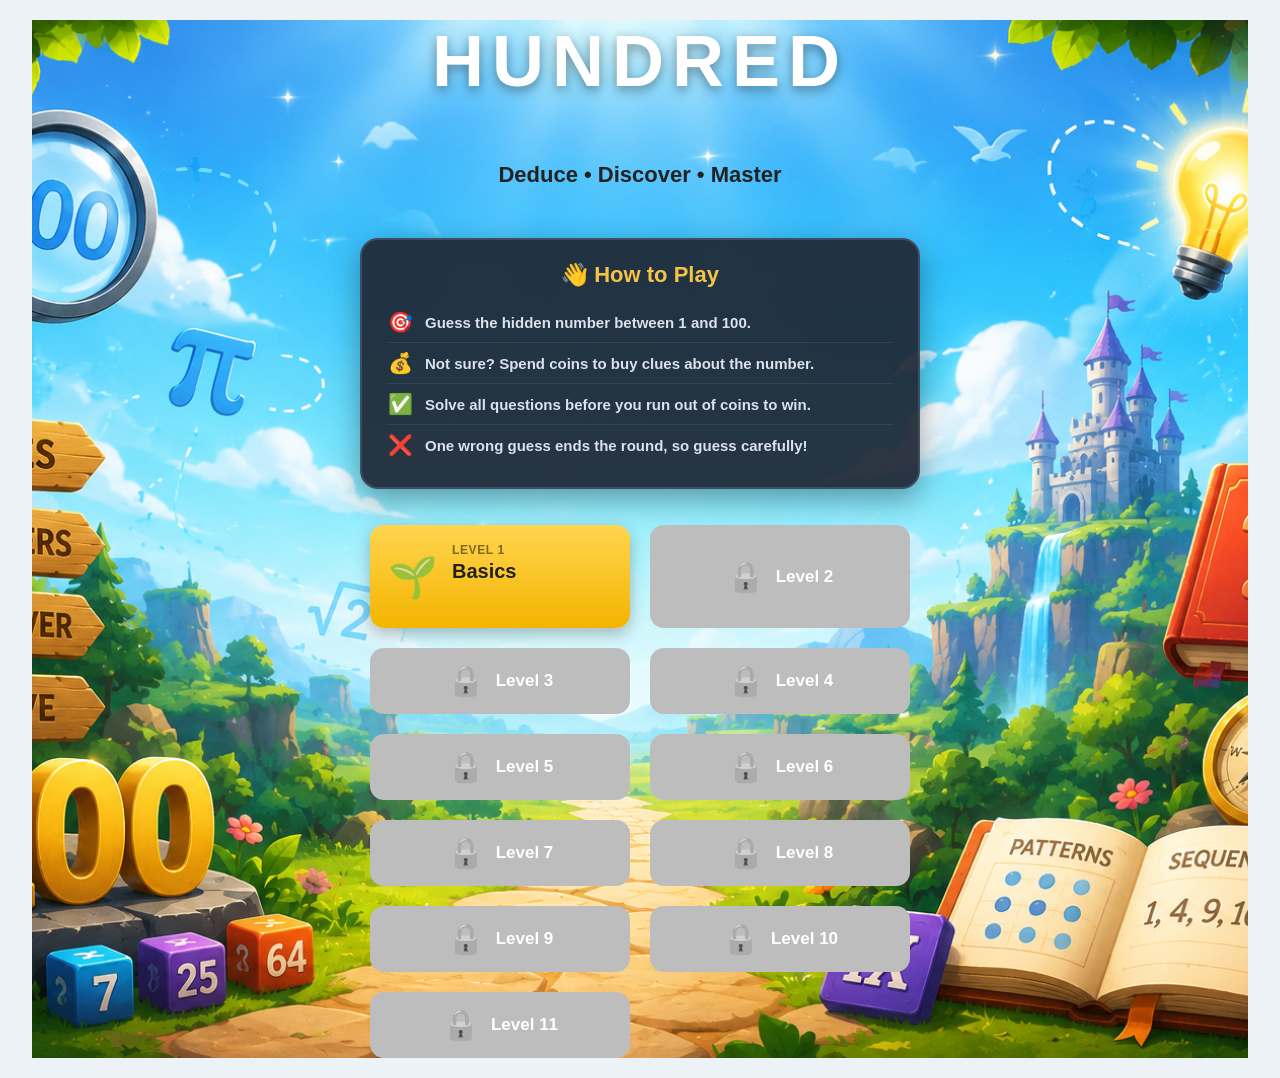
==== index.html @ 201c8771 "Add Level 11 "Special Numbers" and player percentile ranking Level 11 uses prime/perfect-square/hars" ====
<!DOCTYPE html>
<html lang="en">
<head>

<meta charset="UTF-8">
<meta name="viewport" content="width=device-width, initial-scale=1">

<title>HUNDRED</title>

<link rel="stylesheet" href="css/style.css">

</head>

<body>

<div class="container">


    <div id="homeScreen">
    
      <h2 class="menuTitle">Select Level</h2>

    </div>

    <div id="gameScreen">
        <div class="gameHeader">
            <button id="homeButton">
              ← Levels
            </button>

            <div class="levelTitle">
              Level 1
           </div>
        </div>

        <div class="objective">
           🎯 <strong>Objective:</strong> Solve all <strong>5 Hidden Numbers</strong> before you run out of coins.
        </div>


        <div class="statusPanel">
            <div class="coinPanel">
              💰 <span id="coins">40</span>
            </div>

            <div class="progressContainer">
                <div id="progressBar" class="progressBar"></div>
            </div>

            <div id="progressText">
              0 / 5
            </div>

         </div>

      <!-- Guess Area moved here -->

      <div class="guessArea">

          <input
              type="number"
              id="guessInput"
              min="1"
              max="100"
              placeholder="Guess the hidden number (1–100)">

          <button id="guessButton">
              Guess
          </button>

          <button id="nextButton" style="display:none;">
              Next Question →
          </button>

      </div>

      <div id="message"></div>

      <div class="mainLayout">

          <div class="section" id="buyCluesSection">

              <h2>Buy Clues</h2>

              <div id="clueContainer"></div>

          </div>

      </div>
  </div>

</div>

<script src="clues.js"></script>
<script src="levels.js"></script>
<script src="percentileData.js"></script>
<script src="script.js"></script>

</body>
</html>
---- css/style.css ----
@import "desktop/shared.css";
@import "desktop/home.css";
@import "desktop/game.css";
@import "desktop/clues.css";
@import "desktop/result.css";

@import "mobile/home.css";
@import "mobile/game.css";
@import "mobile/clues.css";
@import "mobile/result.css";
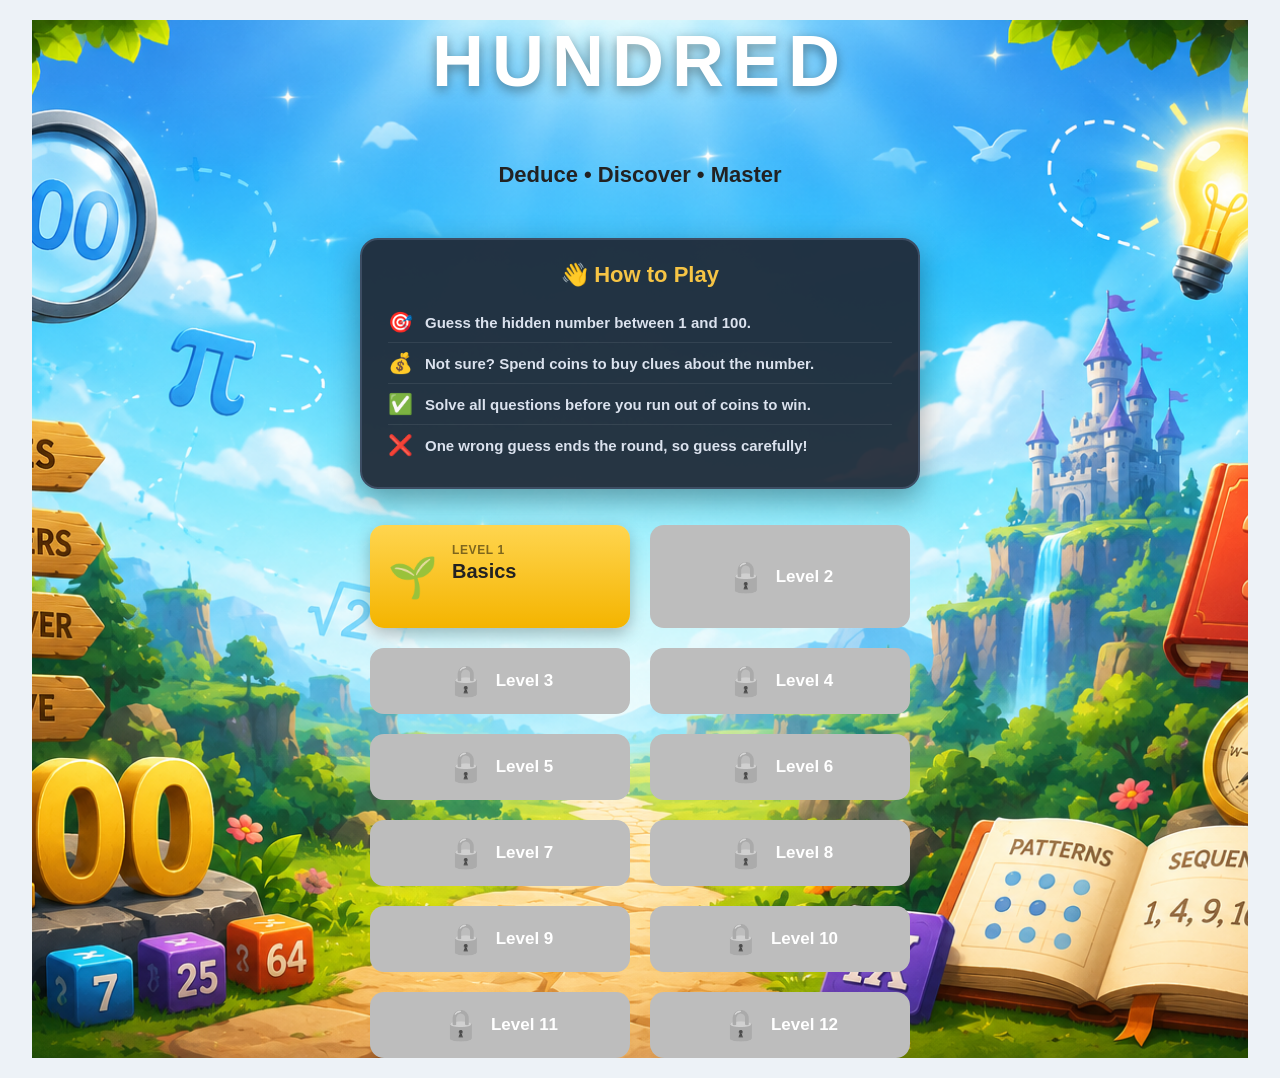
==== commit b526eb1f: "Add Level 12 "Atomic Number", score percentile on completion, and GA4 tracking Level 12 maps 1-100 t" ====
--- a/index.html
+++ b/index.html
@@ -6,6 +6,15 @@
 <meta name="viewport" content="width=device-width, initial-scale=1">
 
 <title>HUNDRED</title>
+
+<!-- Google tag (gtag.js) -->
+<script async src="https://www.googletagmanager.com/gtag/js?id=G-MS08BQXMRY"></script>
+<script>
+  window.dataLayer = window.dataLayer || [];
+  function gtag(){dataLayer.push(arguments);}
+  gtag('js', new Date());
+  gtag('config', 'G-MS08BQXMRY');
+</script>
 
 <link rel="stylesheet" href="css/style.css">
 
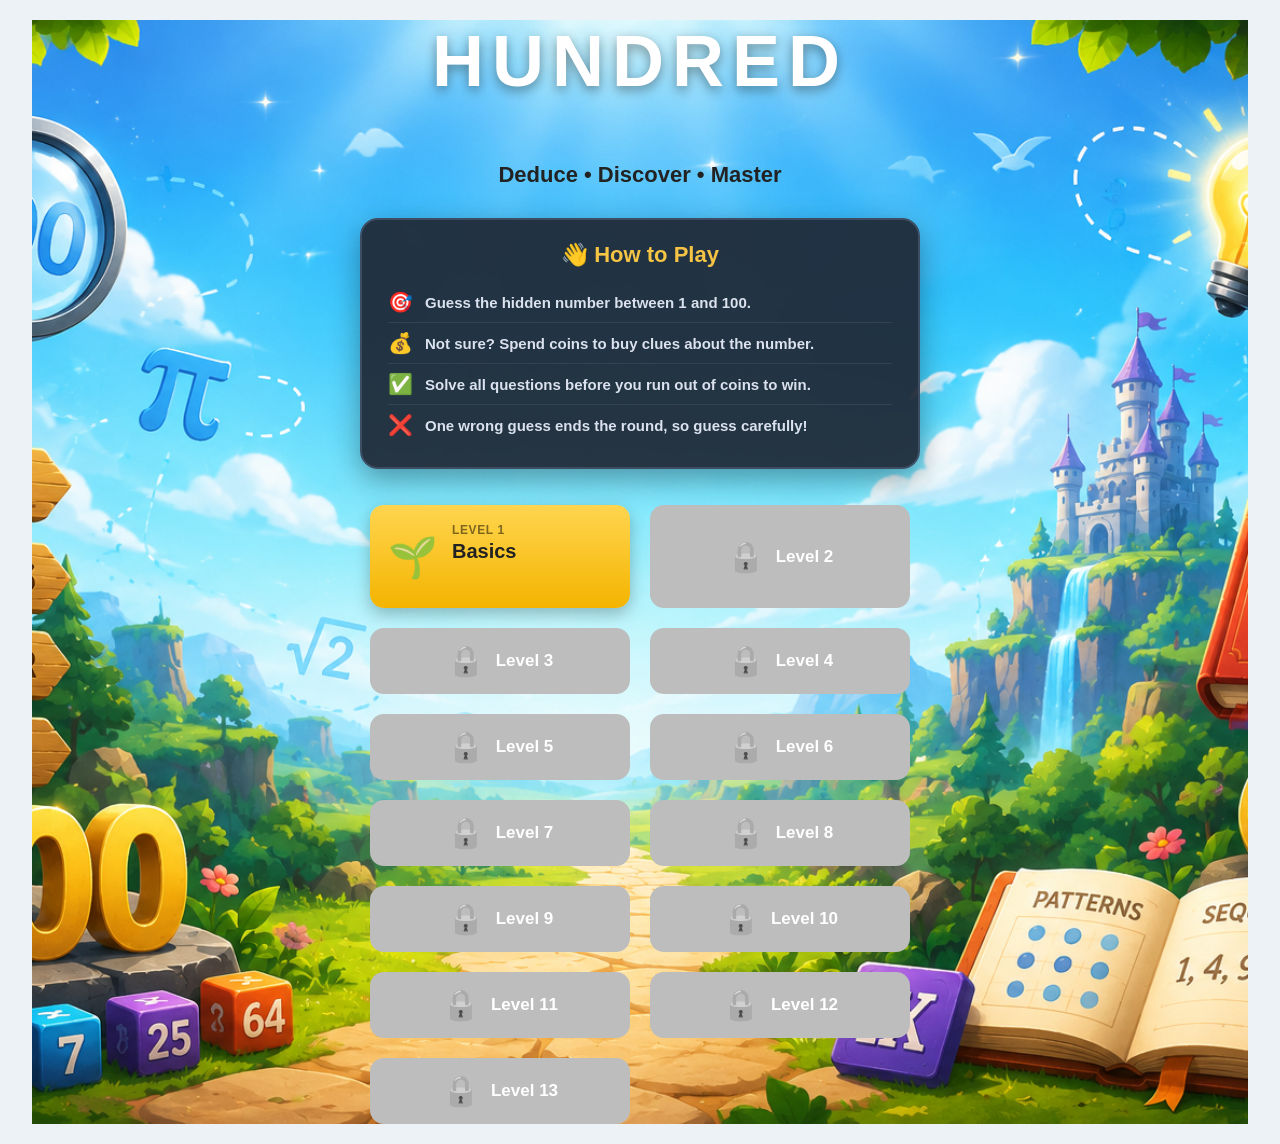
==== commit 8ae0a197: "Show a live grid of still-possible numbers during play The AI benchmark measures information suffici" ====
--- a/index.html
+++ b/index.html
@@ -6,6 +6,11 @@
 <meta name="viewport" content="width=device-width, initial-scale=1">
 
 <title>HUNDRED</title>
+
+<link rel="manifest" href="manifest.json">
+<meta name="theme-color" content="#1f2633">
+<link rel="icon" href="assets/icons/favicon-32.png" sizes="32x32">
+<link rel="apple-touch-icon" href="assets/icons/apple-touch-icon.png">
 
 <!-- Google tag (gtag.js) -->
 <script async src="https://www.googletagmanager.com/gtag/js?id=G-MS08BQXMRY"></script>
@@ -40,6 +45,8 @@
             <div class="levelTitle">
               Level 1
            </div>
+
+            <button id="muteButton" title="Toggle sound">🔊</button>
         </div>
 
         <div class="objective">
@@ -48,8 +55,18 @@
 
 
         <div class="statusPanel">
-            <div class="coinPanel">
-              💰 <span id="coins">40</span>
+            <div class="coinsAndBest">
+                <div class="coinPanel">
+                  💰 <span id="coins">40</span>
+                </div>
+
+                <div class="bestScorePanel" id="bestScorePanel" style="display:none;">
+                  <span class="trophyIcon">🏆</span>
+                  <span class="bestScoreText">
+                    <span class="bestScoreLabel">Best Score</span>
+                    <span class="bestScoreValue" id="bestScoreDisplay">--</span>
+                  </span>
+                </div>
             </div>
 
             <div class="progressContainer">
@@ -85,6 +102,17 @@
 
       <div id="message"></div>
 
+      <div class="section" id="candidateSection">
+
+          <div class="candidateHeader">
+              <h2>Possible Numbers</h2>
+              <span id="candidateCount" class="candidateCount">100 left</span>
+          </div>
+
+          <div id="candidateGrid" class="candidateGrid"></div>
+
+      </div>
+
       <div class="mainLayout">
 
           <div class="section" id="buyCluesSection">
@@ -103,6 +131,7 @@
 <script src="clues.js"></script>
 <script src="levels.js"></script>
 <script src="percentileData.js"></script>
+<script src="sounds.js"></script>
 <script src="script.js"></script>
 
 </body>
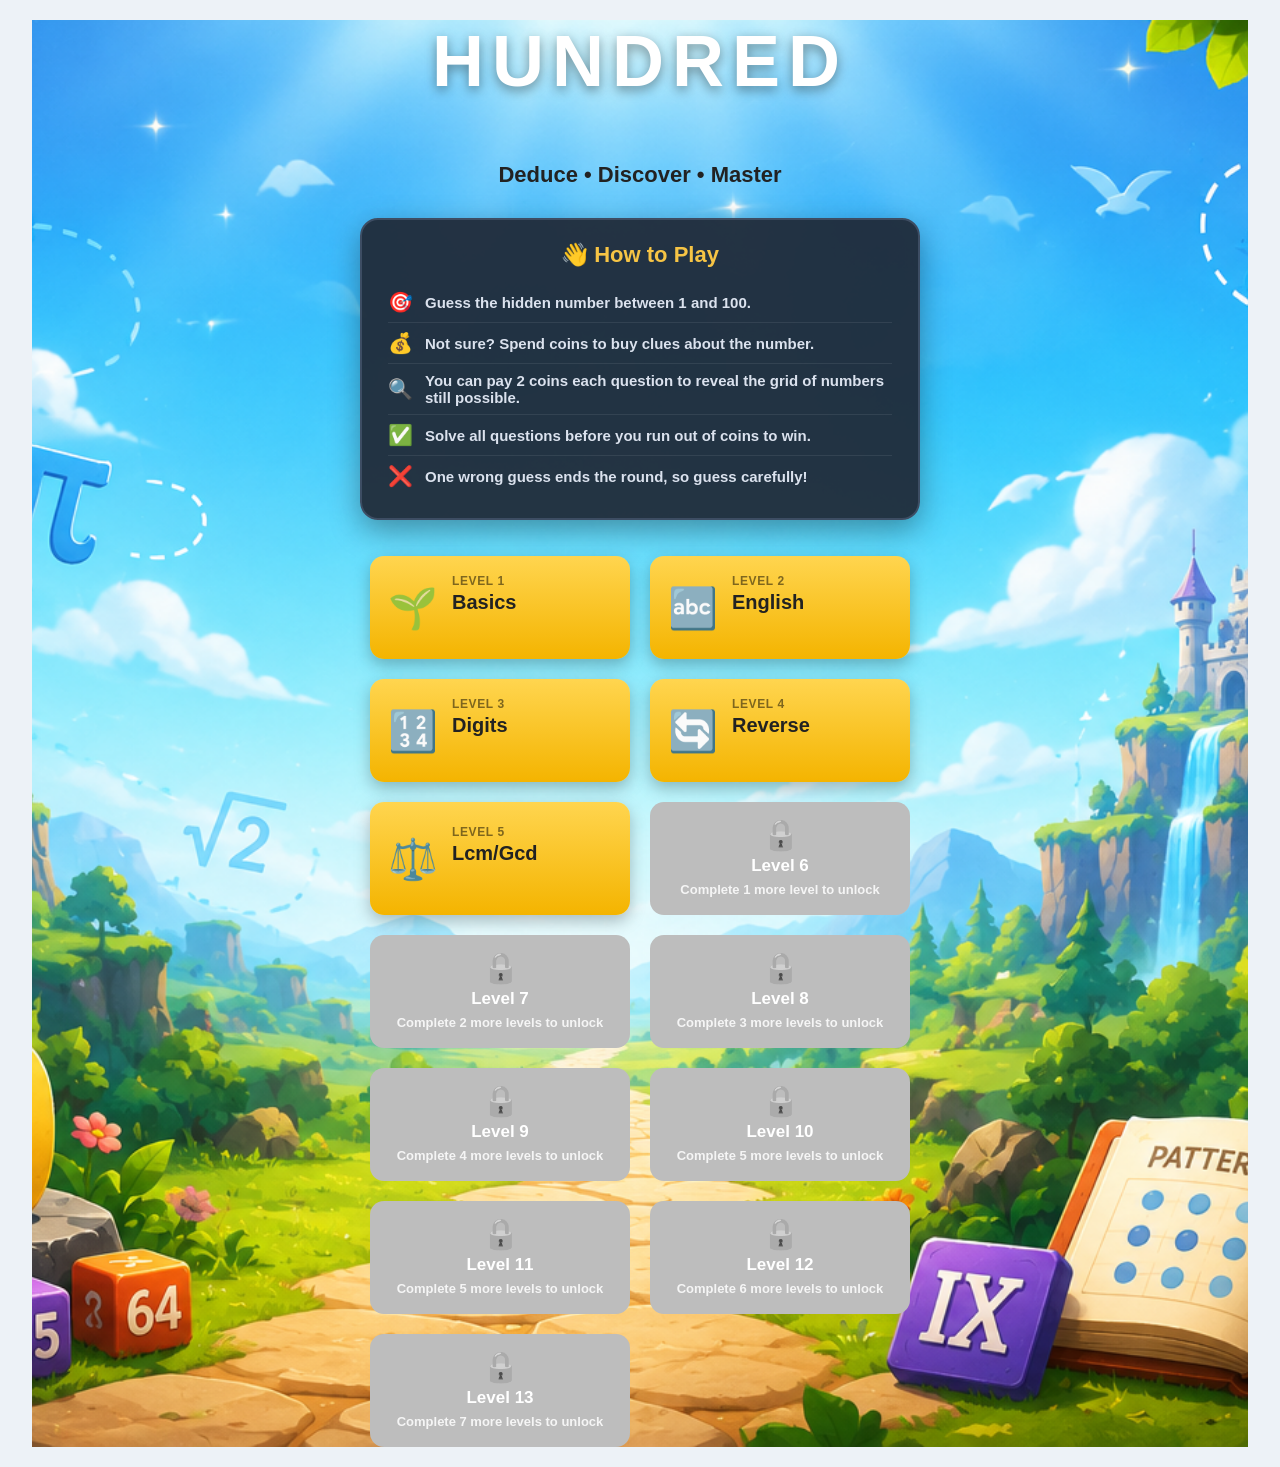
==== commit 60eb72c6: "Wire up PostHog alongside Google Analytics for granular event tracking Adds a shared track() helper " ====
--- a/index.html
+++ b/index.html
@@ -19,6 +19,17 @@
   function gtag(){dataLayer.push(arguments);}
   gtag('js', new Date());
   gtag('config', 'G-MS08BQXMRY');
+</script>
+
+<!-- PostHog -->
+<!-- TODO: replace YOUR_POSTHOG_PROJECT_API_KEY with your project's key (Project Settings > Project API Key). -->
+<!-- If your project isn't on US cloud, swap both us.i.posthog.com / us-assets.i.posthog.com for your region's host. -->
+<script src="https://us-assets.i.posthog.com/static/array.js"></script>
+<script>
+  posthog.init('YOUR_POSTHOG_PROJECT_API_KEY', {
+    api_host: 'https://us.i.posthog.com',
+    person_profiles: 'identified_only'
+  });
 </script>
 
 <link rel="stylesheet" href="css/style.css">
@@ -104,12 +115,19 @@
 
       <div class="section" id="candidateSection">
 
-          <div class="candidateHeader">
-              <h2>Possible Numbers</h2>
-              <span id="candidateCount" class="candidateCount">100 left</span>
+          <button class="candidateHeader" id="candidateToggle" aria-expanded="false">
+              <span class="candidateTitle">🔍 Possible Numbers</span>
+              <span class="candidateHeaderRight">
+                  <span id="candidateCount" class="candidateCount">100 left</span>
+                  <span class="candidateChevron">▾</span>
+              </span>
+          </button>
+
+          <div class="candidateGridWrap">
+              <div class="candidateGridInner">
+                  <div id="candidateGrid" class="candidateGrid"></div>
+              </div>
           </div>
-
-          <div id="candidateGrid" class="candidateGrid"></div>
 
       </div>
 
